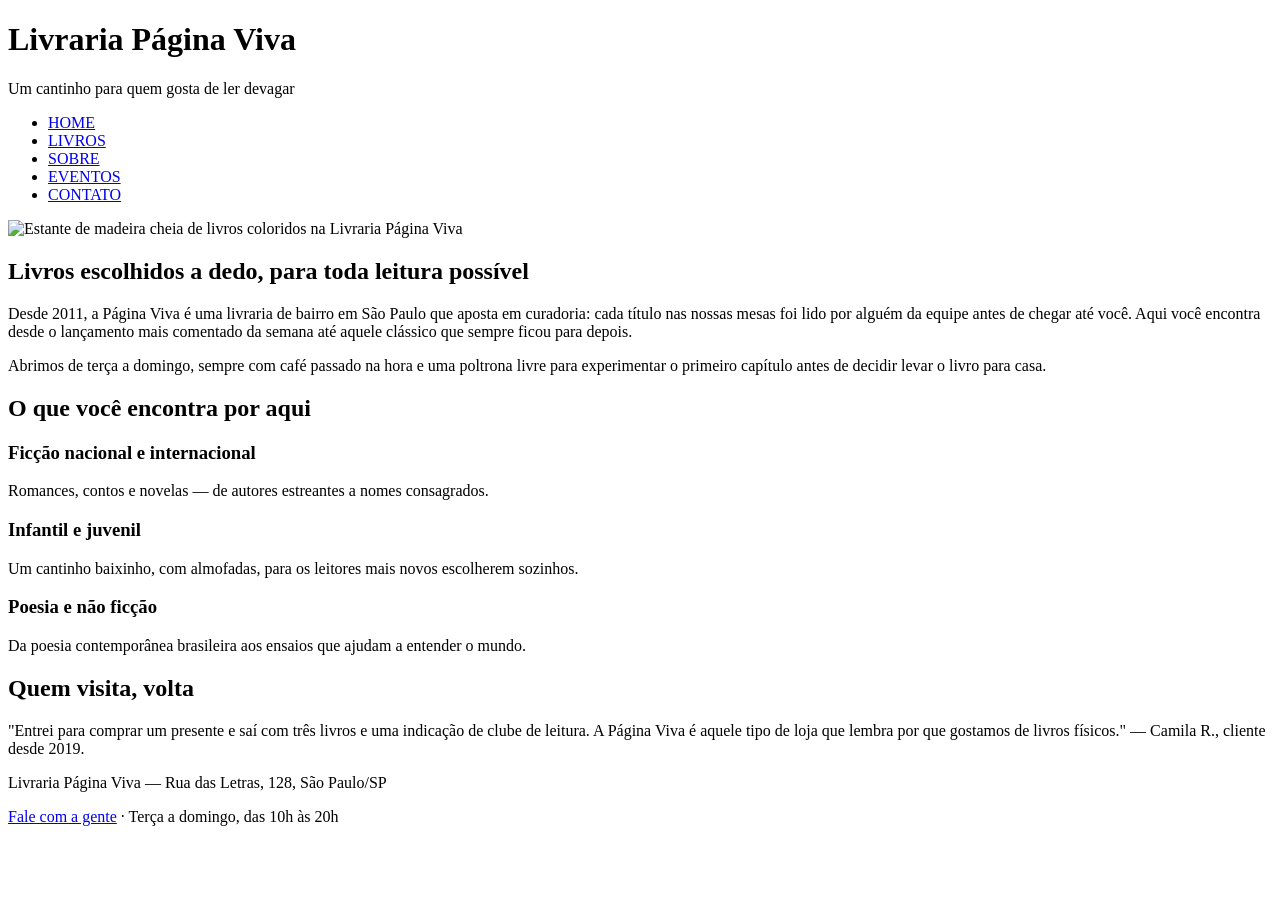
==== AT1-Paginas-HTML/index.html @ 950ea977 "feat(AT1): adicionar página inicial da Livraria Página Viva" ====
<!DOCTYPE html>
<html lang="pt-br">
<head>
    <meta charset="UTF-8">
    <meta name="viewport" content="width=device-width, initial-scale=1.0">
    <title>Livraria Página Viva — Início</title>
    <link rel="preconnect" href="https://fonts.googleapis.com">
    <link href="https://fonts.googleapis.com/css2?family=Fraunces:wght@500;700&family=Inter:wght@400;500;600&display=swap" rel="stylesheet">
    <link rel="stylesheet" href="css/style.css">
    <script src="js/script.js" defer></script>
</head>
<body>
    <header>
        <h1>Livraria Página Viva</h1>
        <p>Um cantinho para quem gosta de ler devagar</p>
    </header>
    <nav><ul>
        <li><a href="index.html">HOME</a></li>
        <li><a href="produtos.html">LIVROS</a></li>
        <li><a href="sobre.html">SOBRE</a></li>
        <li><a href="eventos.html">EVENTOS</a></li>
        <li><a href="contato.html">CONTATO</a></li>
    </ul></nav>
    <main>
        <section id="hero">
            <img src="image/hero-livraria.jpg" alt="Estante de madeira cheia de livros coloridos na Livraria Página Viva">
            <div id="hero-texto">
                <h2>Livros escolhidos a dedo, para toda leitura possível</h2>
                <p>Desde 2011, a Página Viva é uma livraria de bairro em São Paulo que aposta em curadoria: cada título nas nossas mesas foi lido por alguém da equipe antes de chegar até você. Aqui você encontra desde o lançamento mais comentado da semana até aquele clássico que sempre ficou para depois.</p>
                <p>Abrimos de terça a domingo, sempre com café passado na hora e uma poltrona livre para experimentar o primeiro capítulo antes de decidir levar o livro para casa.</p>
            </div>
        </section>
        <section id="destaques">
            <h2>O que você encontra por aqui</h2>
            <div id="destaques-grade">
                <article><h3>Ficção nacional e internacional</h3><p>Romances, contos e novelas — de autores estreantes a nomes consagrados.</p></article>
                <article><h3>Infantil e juvenil</h3><p>Um cantinho baixinho, com almofadas, para os leitores mais novos escolherem sozinhos.</p></article>
                <article><h3>Poesia e não ficção</h3><p>Da poesia contemporânea brasileira aos ensaios que ajudam a entender o mundo.</p></article>
            </div>
        </section>
        <aside id="depoimento">
            <h2>Quem visita, volta</h2>
            <p>"Entrei para comprar um presente e saí com três livros e uma indicação de clube de leitura. A Página Viva é aquele tipo de loja que lembra por que gostamos de livros físicos." — Camila R., cliente desde 2019.</p>
        </aside>
    </main>
    <footer>
        <p>Livraria Página Viva — Rua das Letras, 128, São Paulo/SP</p>
        <p><a href="contato.html">Fale com a gente</a> · Terça a domingo, das 10h às 20h</p>
    </footer>
</body>
</html>
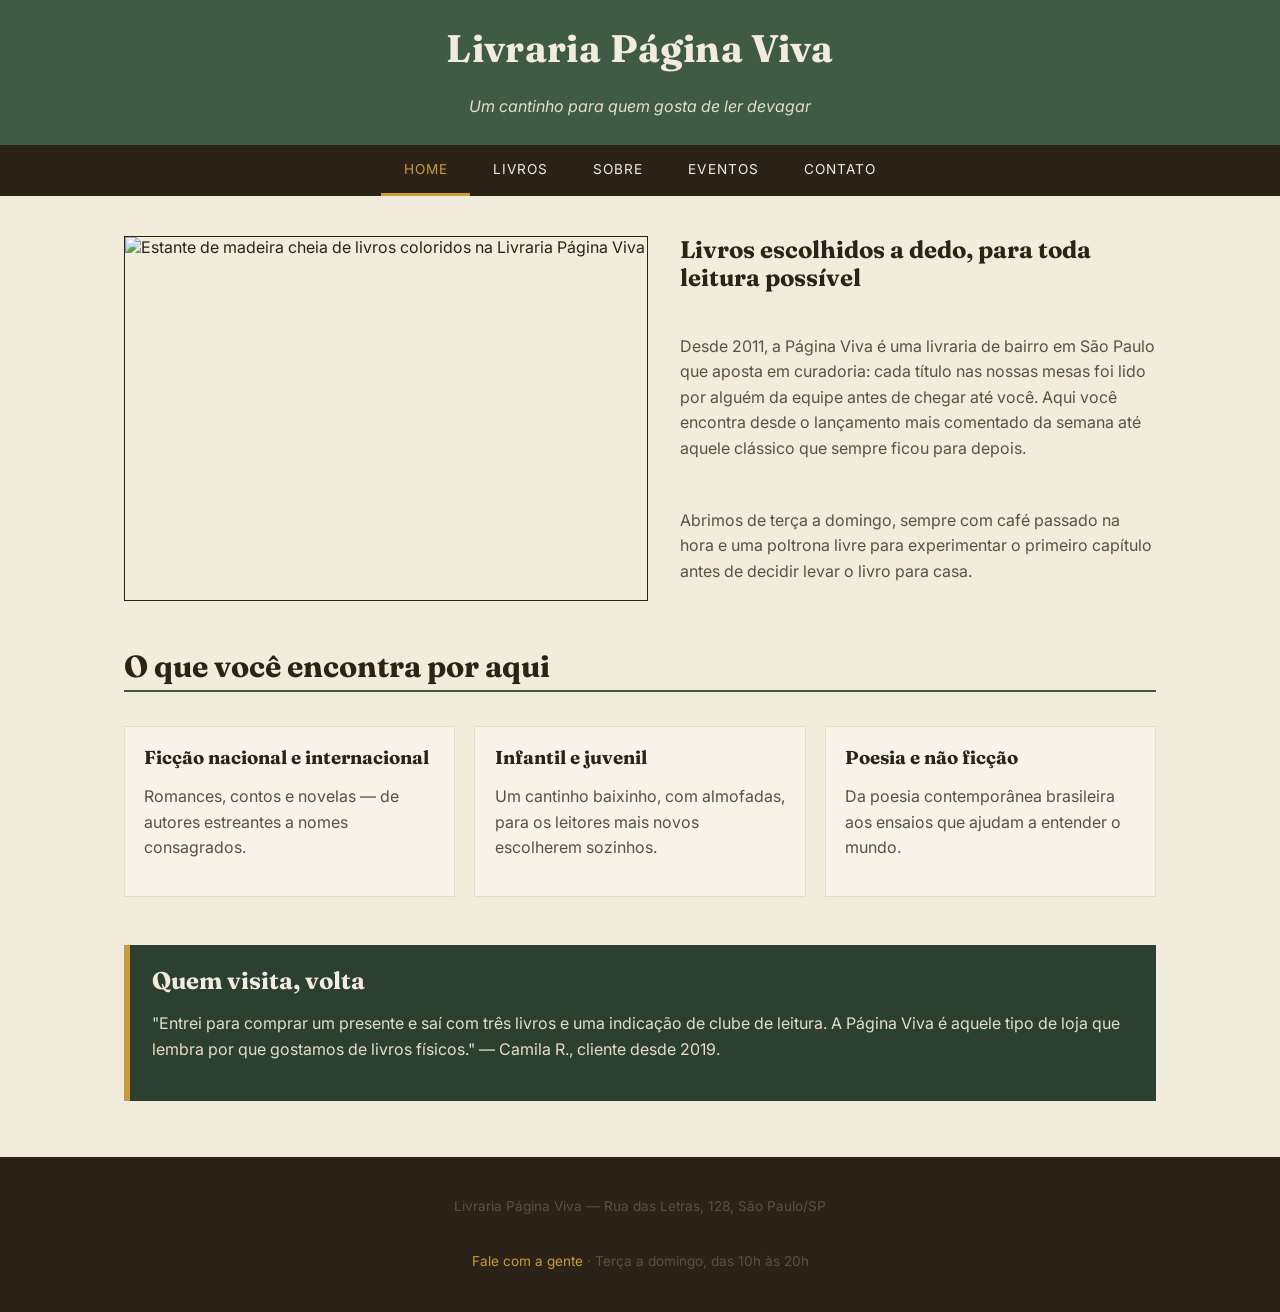
==== commit 90f805ad: "feat(AT1): adicionar páginas e estrutura CSS e JavaScript da livraria" ====
--- a/AT1-Paginas-HTML/index.html
+++ b/AT1-Paginas-HTML/index.html
@@ -15,11 +15,7 @@
         <p>Um cantinho para quem gosta de ler devagar</p>
     </header>
     <nav><ul>
-        <li><a href="index.html">HOME</a></li>
-        <li><a href="produtos.html">LIVROS</a></li>
-        <li><a href="sobre.html">SOBRE</a></li>
-        <li><a href="eventos.html">EVENTOS</a></li>
-        <li><a href="contato.html">CONTATO</a></li>
+        <li><a href="index.html">HOME</a></li><li><a href="produtos.html">LIVROS</a></li><li><a href="sobre.html">SOBRE</a></li><li><a href="eventos.html">EVENTOS</a></li><li><a href="contato.html">CONTATO</a></li>
     </ul></nav>
     <main>
         <section id="hero">
@@ -30,22 +26,15 @@
                 <p>Abrimos de terça a domingo, sempre com café passado na hora e uma poltrona livre para experimentar o primeiro capítulo antes de decidir levar o livro para casa.</p>
             </div>
         </section>
-        <section id="destaques">
-            <h2>O que você encontra por aqui</h2>
+        <section id="destaques"><h2>O que você encontra por aqui</h2>
             <div id="destaques-grade">
                 <article><h3>Ficção nacional e internacional</h3><p>Romances, contos e novelas — de autores estreantes a nomes consagrados.</p></article>
                 <article><h3>Infantil e juvenil</h3><p>Um cantinho baixinho, com almofadas, para os leitores mais novos escolherem sozinhos.</p></article>
                 <article><h3>Poesia e não ficção</h3><p>Da poesia contemporânea brasileira aos ensaios que ajudam a entender o mundo.</p></article>
             </div>
         </section>
-        <aside id="depoimento">
-            <h2>Quem visita, volta</h2>
-            <p>"Entrei para comprar um presente e saí com três livros e uma indicação de clube de leitura. A Página Viva é aquele tipo de loja que lembra por que gostamos de livros físicos." — Camila R., cliente desde 2019.</p>
-        </aside>
+        <aside id="depoimento"><h2>Quem visita, volta</h2><p>"Entrei para comprar um presente e saí com três livros e uma indicação de clube de leitura. A Página Viva é aquele tipo de loja que lembra por que gostamos de livros físicos." — Camila R., cliente desde 2019.</p></aside>
     </main>
-    <footer>
-        <p>Livraria Página Viva — Rua das Letras, 128, São Paulo/SP</p>
-        <p><a href="contato.html">Fale com a gente</a> · Terça a domingo, das 10h às 20h</p>
-    </footer>
+    <footer><p>Livraria Página Viva — Rua das Letras, 128, São Paulo/SP</p><p><a href="contato.html">Fale com a gente</a> · Terça a domingo, das 10h às 20h</p></footer>
 </body>
 </html>
--- a/AT1-Paginas-HTML/css/style.css
+++ b/AT1-Paginas-HTML/css/style.css
@@ -0,0 +1,68 @@
+@charset "UTF-8";
+:root {
+    --papel: #f2ecdd; --papel-escuro: #e6ddc6; --tinta: #2b2318;
+    --tinta-suave: #5a5142; --verde: #3f5b45; --verde-escuro: #2c4032;
+    --dourado: #c89b3c; --ferrugem: #964e2f;
+    --serif: "Fraunces", Georgia, "Times New Roman", serif;
+    --sans: "Inter", -apple-system, "Segoe UI", sans-serif;
+    --largura-conteudo: 1080px;
+}
+* { box-sizing: border-box; }
+html { scroll-behavior: smooth; }
+body {
+    margin: 0; background-color: var(--papel); background-image: url(../image/fundo.jpg);
+    background-repeat: repeat; font-family: var(--sans); color: var(--tinta);
+    display: grid; grid-template-rows: auto auto 1fr auto; min-height: 100vh;
+}
+img { max-width: 100%; display: block; }
+h1,h2,h3 { font-family: var(--serif); line-height: 1.15; margin: 0 0 .5em; }
+p { line-height: 1.6; color: var(--tinta-suave); }
+a { color: var(--verde-escuro); }
+header { background: var(--verde); color: var(--papel); padding: 1.6rem 1.5rem; display: grid; justify-items: center; text-align: center; gap: .3rem; }
+header h1 { color: var(--papel); font-size: clamp(1.6rem,4vw,2.4rem); letter-spacing: .01em; }
+header p { color: var(--papel-escuro); margin: 0; font-style: italic; }
+nav { background: var(--tinta); }
+nav ul { list-style: none; margin: 0; padding: 0; max-width: var(--largura-conteudo); margin-inline: auto; display: flex; justify-content: center; flex-wrap: wrap; }
+nav li { padding: 0; }
+nav a { display: block; padding: 1rem 1.4rem; color: var(--papel); text-decoration: none; font-size: .85rem; letter-spacing: .08em; border-bottom: 3px solid transparent; }
+nav a:hover,nav a[aria-current="page"] { border-bottom-color: var(--dourado); color: var(--dourado); }
+main { max-width: var(--largura-conteudo); margin-inline: auto; width: 100%; padding: 2.5rem 1.5rem 3.5rem; display: grid; gap: 3rem; }
+section { display: grid; gap: 1.2rem; }
+section > h2 { font-size: clamp(1.4rem,3vw,1.9rem); border-bottom: 2px solid var(--verde); padding-bottom: .4rem; }
+article { background: rgba(255,255,255,.35); border: 1px solid var(--papel-escuro); padding: 1.2rem; }
+aside { background: var(--verde-escuro); color: var(--papel); padding: 1.4rem; border-left: 6px solid var(--dourado); }
+aside h2,aside h3 { color: var(--papel); }
+aside p { color: var(--papel-escuro); }
+time { font-family: var(--sans); font-size: .8rem; letter-spacing: .06em; color: var(--ferrugem); text-transform: uppercase; }
+address { font-style: normal; line-height: 1.7; }
+footer { background: var(--tinta); color: var(--papel-escuro); padding: 1.6rem 1.5rem; text-align: center; display: grid; gap: .4rem; font-size: .85rem; }
+footer a { color: var(--dourado); text-decoration: none; }
+#hero { display: grid; grid-template-columns: 1.1fr 1fr; gap: 2rem; align-items: center; background: transparent; padding: 0; border: none; }
+#hero img { width: 100%; height: 100%; object-fit: cover; border: 1px solid var(--tinta); }
+#hero-texto { display: grid; gap: .9rem; align-content: center; }
+#destaques-grade { display: grid; grid-template-columns: repeat(3,1fr); gap: 1.2rem; }
+#depoimento { justify-self: stretch; }
+#grade-livros { display: grid; grid-template-columns: repeat(auto-fill,minmax(200px,1fr)); gap: 1.5rem; }
+#grade-livros article { display: grid; grid-template-rows: auto 1fr auto; gap: .6rem; padding: .8rem; }
+#grade-livros img { aspect-ratio: 5/7; object-fit: cover; }
+#grade-livros p:last-child { font-family: var(--serif); font-weight: 700; color: var(--ferrugem); font-size: 1.1rem; }
+#historia { grid-template-columns: 1fr 1fr; display: grid; gap: 2rem; align-items: center; }
+#historia img { border: 1px solid var(--tinta); }
+#numeros { display: grid; grid-template-columns: repeat(3,1fr); gap: 1rem; text-align: center; }
+#numeros strong { display: block; font-family: var(--serif); font-size: 2rem; color: var(--dourado); }
+#equipe-grade { display: grid; grid-template-columns: 1fr; gap: 1rem; }
+#lista-eventos { display: grid; gap: 1.5rem; }
+#lista-eventos article { display: grid; grid-template-columns: 260px 1fr; gap: 1.2rem; }
+#lista-eventos img { width: 100%; height: 100%; object-fit: cover; }
+#contato-grade { display: grid; grid-template-columns: 1fr 1fr; gap: 2rem; align-items: start; }
+#contato-grade img { border: 1px solid var(--tinta); }
+form { display: grid; gap: .9rem; }
+label { display: grid; gap: .3rem; font-size: .9rem; color: var(--tinta-suave); }
+input,textarea { font-family: var(--sans); padding: .6rem .7rem; border: 1px solid var(--tinta-suave); background: var(--papel); color: var(--tinta); }
+button { justify-self: start; font-family: var(--sans); font-weight: 600; letter-spacing: .04em; padding: .7rem 1.6rem; background: var(--verde); color: var(--papel); border: none; cursor: pointer; }
+button:hover { background: var(--verde-escuro); }
+@media (max-width:720px) {
+ #hero,#historia,#contato-grade { grid-template-columns: 1fr; }
+ #destaques-grade,#numeros { grid-template-columns: 1fr; }
+ #lista-eventos article { grid-template-columns: 1fr; }
+}
